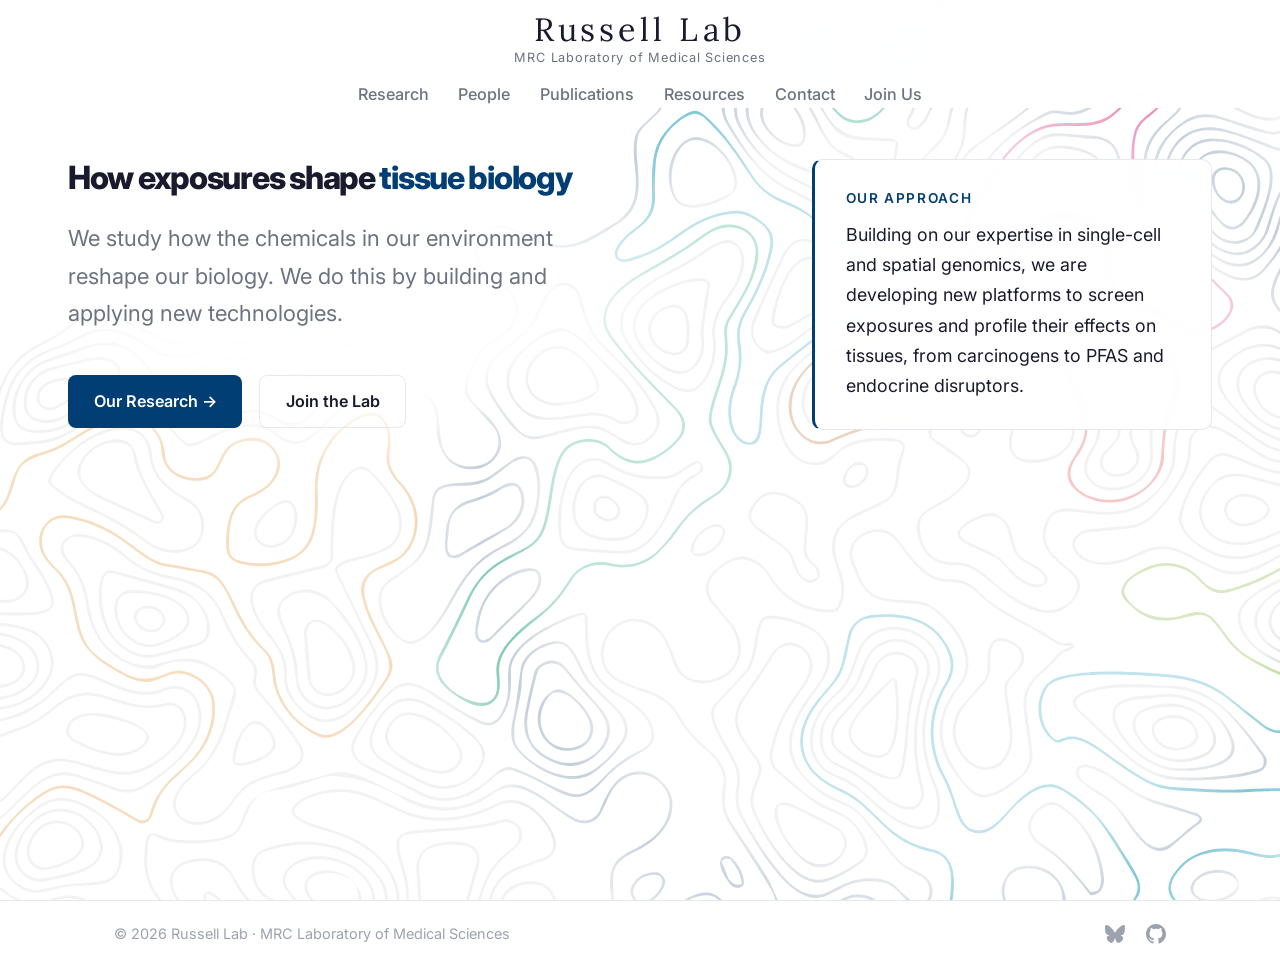
==== index.html @ 7c384f4c "Add LMS photos to Contact and Join pages Co-Authored-By: Claude Opus 5.5 <noreply@anthropic.com>" ====
<!DOCTYPE html>
<html lang="en">
<head>
  <meta charset="UTF-8">
  <meta name="viewport" content="width=device-width, initial-scale=1.0">
  <title>Russell Lab | MRC Laboratory of Medical Sciences</title>
  <meta name="description" content="We develop technologies to understand how environmental exposures shape tissue biology. Russell Lab, MRC LMS, London.">
  <link rel="preconnect" href="https://fonts.googleapis.com">
  <link rel="preconnect" href="https://fonts.gstatic.com" crossorigin>
  <link href="https://fonts.googleapis.com/css2?family=Lora:ital,wght@0,400;0,600;0,700;1,400;1,600&family=Inter:wght@400;500;600;700;800&display=swap" rel="stylesheet">
  <link rel="icon" type="image/svg+xml" href="assets/images/favicon.svg">
  <link rel="stylesheet" href="css/style.css?v=6">
  <style>
    /* Home-specific extras */
    .pub-year { font-size: 0.85rem; font-weight: 700; color: var(--text-light); letter-spacing: 0.05em; margin: 1.5rem 0 0.25rem; }
  </style>
</head>
<body>

  <!-- ===== Navigation ===== -->
  <nav class="nav" role="navigation" aria-label="Main">
    <div class="nav__inner">
      <a href="index.html" class="nav__logo">
        <span class="nav__logo-name">Russell Lab</span>
        <span class="nav__logo-inst">MRC Laboratory of Medical Sciences</span>
      </a>
      <button class="nav__burger" aria-label="Toggle menu" aria-expanded="false">
        <span></span><span></span><span></span>
      </button>
      <ul class="nav__links">
        <li><a href="research.html">Research</a></li>
        <li><a href="people.html">People</a></li>
        <li><a href="publications.html">Publications</a></li>
        <li><a href="resources.html">Resources</a></li>
        <li><a href="contact.html">Contact</a></li>
        <li><a href="join.html">Join Us</a></li>
      </ul>
    </div>
  </nav>

  <!-- ===== Hero ===== -->
  <section class="hero">
    <div class="hero__inner">
      <div class="hero__main">
        <h1 class="hero__title">
          How exposures shape <em>tissue biology</em>
        </h1>
        <p class="hero__tagline">
          We study how the chemicals in our environment reshape our
          biology. We do this by building and applying new technologies.
        </p>
        <div class="hero__actions">
          <a href="research.html" class="btn btn--primary">Our Research →</a>
          <a href="join.html" class="btn btn--outline">Join the Lab</a>
        </div>
      </div>
      <aside class="hero__panel">
        <span class="hero__panel-label">Our approach</span>
        <p>
          Building on our expertise in single-cell and spatial genomics, we are developing
          new platforms to screen exposures and profile their effects on tissues, from
          carcinogens to PFAS and endocrine disruptors.
        </p>
      </aside>
    </div>
  </section>

  <!-- ===== Footer ===== -->

  <footer class="footer">
    <div class="footer__inner">
      <span>© <span id="year"></span> Russell Lab · <a href="https://lms.mrc.ac.uk" target="_blank" rel="noopener">MRC Laboratory of Medical Sciences</a></span>
      <div class="footer__right">
        <a href="https://bsky.app/profile/ajcrussell.bsky.social" target="_blank" rel="noopener" aria-label="Bluesky" class="footer__icon">
          <svg xmlns="http://www.w3.org/2000/svg" viewBox="0 0 24 24" width="20" height="20" fill="currentColor">
            <path d="M12 10.8c-1.087-2.114-4.046-6.053-6.798-7.995C2.566.944 1.561 1.266.902 1.565.139 1.908 0 3.08 0 3.768c0 .69.378 5.65.624 6.479.815 2.736 3.713 3.66 6.383 3.364.136-.02.275-.039.415-.056-.138.022-.276.04-.415.056-3.912.58-7.387 2.005-2.83 7.078 5.013 5.19 6.87-1.113 7.823-4.308.953 3.195 2.05 9.271 7.733 4.308 4.267-4.308 1.172-6.498-2.74-7.078a8.741 8.741 0 0 1-.415-.056c.14.017.279.036.415.056 2.67.297 5.568-.628 6.383-3.364.246-.828.624-5.79.624-6.478 0-.69-.139-1.861-.902-2.204-.659-.299-1.664-.62-4.3 1.24C16.046 4.748 13.087 8.687 12 10.8z"/>
          </svg>
        </a>
        <a href="https://github.com/therusselllab" target="_blank" rel="noopener" aria-label="GitHub" class="footer__icon">
          <svg xmlns="http://www.w3.org/2000/svg" viewBox="0 0 24 24" width="20" height="20" fill="currentColor">
            <path d="M12 0C5.374 0 0 5.373 0 12c0 5.302 3.438 9.8 8.207 11.387.599.111.793-.261.793-.577v-2.234c-3.338.726-4.033-1.416-4.033-1.416-.546-1.387-1.333-1.756-1.333-1.756-1.089-.745.083-.729.083-.729 1.205.084 1.839 1.237 1.839 1.237 1.07 1.834 2.807 1.304 3.492.997.107-.775.418-1.305.762-1.604-2.665-.305-5.467-1.334-5.467-5.931 0-1.311.469-2.381 1.236-3.221-.124-.303-.535-1.524.117-3.176 0 0 1.008-.322 3.301 1.23A11.509 11.509 0 0 1 12 5.803c1.02.005 2.047.138 3.006.404 2.291-1.552 3.297-1.23 3.297-1.23.653 1.653.242 2.874.118 3.176.77.84 1.235 1.911 1.235 3.221 0 4.609-2.807 5.624-5.479 5.921.43.372.823 1.102.823 2.222v3.293c0 .319.192.694.801.576C20.566 21.797 24 17.3 24 12c0-6.627-5.373-12-12-12z"/>
          </svg>
        </a>
      </div>
    </div>
  </footer>

  <script src="js/main.js?v=6"></script>
  <script src="js/contours.js?v=6"></script>
  <script>document.getElementById('year').textContent = new Date().getFullYear();</script>
</body>
</html>
---- css/style.css ----
/* ============================================================
   Russell Lab — style.css
   Design: light, minimal, Lora headings + Inter body, teal accent
   ============================================================ */

/* --- Custom Properties --- */
:root {
  --bg:           #FFFFFF;
  --bg-soft:      #F8FAFA;
  --bg-muted:     #F1F5F5;
  --text:         #1A1A2E;
  --text-muted:   #6B7280;
  --text-light:   #9CA3AF;
  --accent:       #003E74;
  --accent-hover: #002a52;
  --accent-light: #EBF2F8;
  --border:       #E5E9EA;
  --nav-h:        108px;
  --max-w:        1120px;
  --radius:       8px;
  --shadow-sm:    0 1px 3px rgba(0,0,0,0.07), 0 1px 2px rgba(0,0,0,0.04);
  --shadow-md:    0 4px 16px rgba(0,0,0,0.09), 0 2px 6px rgba(0,0,0,0.05);
  --transition:   0.25s ease;
}

/* --- Reset & Base --- */
*, *::before, *::after { box-sizing: border-box; margin: 0; padding: 0; }

html {
  scroll-behavior: smooth;
  font-size: 17px;
}

body {
  font-family: 'Inter', system-ui, -apple-system, sans-serif;
  background: var(--bg);
  color: var(--text);
  line-height: 1.65;
  -webkit-font-smoothing: antialiased;
}

img { display: block; max-width: 100%; }
a { color: var(--accent); text-decoration: none; transition: color var(--transition); }
a:hover { color: var(--accent-hover); }

/* --- Typography --- */
h1, h2, h3, h4, h5 {
  font-weight: 700;
  line-height: 1.2;
  letter-spacing: -0.02em;
  color: var(--text);
}
h1 { font-size: clamp(2.2rem, 5vw, 3.5rem); }
h2 { font-size: clamp(1.6rem, 3vw, 2.2rem); }
h3 { font-size: 1.2rem; }
h4 { font-size: 1rem; font-weight: 600; }

p { margin-bottom: 1rem; color: var(--text); }
p:last-child { margin-bottom: 0; }

.text-muted { color: var(--text-muted); }
.text-light { color: var(--text-light); }

/* --- Layout Utilities --- */
.container {
  max-width: var(--max-w);
  margin: 0 auto;
  padding: 0 2rem;
}

.section {
  padding: 5rem 0;
}

.section--soft { background: var(--bg); }
.section--muted { background: var(--bg); }

.section-label {
  display: inline-block;
  font-size: 0.95rem;
  font-weight: 600;
  letter-spacing: 0.12em;
  text-transform: uppercase;
  color: var(--accent);
  margin-bottom: 0.75rem;
}

.section-heading {
  margin-bottom: 0.75rem;
}

.section-subheading {
  font-size: 1.05rem;
  color: var(--text-muted);
  max-width: 560px;
  margin-bottom: 2.5rem;
}

/* --- Scroll Animations --- */
.reveal {
  opacity: 0;
  transform: translateY(24px);
  transition: opacity 0.6s ease, transform 0.6s ease;
}
.reveal.visible {
  opacity: 1;
  transform: translateY(0);
}
.reveal-delay-1 { transition-delay: 0.1s; }
.reveal-delay-2 { transition-delay: 0.2s; }
.reveal-delay-3 { transition-delay: 0.3s; }
.reveal-delay-4 { transition-delay: 0.4s; }
.reveal-delay-5 { transition-delay: 0.5s; }

/* --- Navigation --- */
.nav {
  position: fixed;
  top: 0;
  left: 0;
  right: 0;
  z-index: 100;
  height: var(--nav-h);
  background: rgba(255, 255, 255, 0.92);
  backdrop-filter: blur(12px);
  -webkit-backdrop-filter: blur(12px);
  border-bottom: 1px solid transparent;
  transition: border-color var(--transition), box-shadow var(--transition);
}
.nav.scrolled {
  border-color: var(--border);
  box-shadow: var(--shadow-sm);
}

.nav__inner {
  max-width: var(--max-w);
  margin: 0 auto;
  padding: 1.1rem 2rem 0;
  height: 100%;
  display: flex;
  flex-direction: column;
  align-items: center;
  justify-content: center;
  gap: 0.55rem;
  position: relative;
}

.nav__logo {
  display: flex;
  flex-direction: column;
  align-items: center;
  line-height: 1.2;
  color: var(--text);
  text-decoration: none;
}
.nav__logo-name {
  font-family: 'Lora', Georgia, serif;
  font-size: 1.9rem;
  font-weight: 400;
  letter-spacing: 0.12em;
}
.nav__logo-inst {
  font-size: 0.75rem;
  font-weight: 400;
  color: var(--text-muted);
  letter-spacing: 0.06em;
}

.nav__links {
  display: flex;
  align-items: center;
  justify-content: center;
  gap: 0.25rem;
  list-style: none;
}
.nav__links a {
  display: block;
  padding: 0.4rem 0.75rem;
  font-size: 0.95rem;
  font-weight: 500;
  color: var(--text-muted);
  border-radius: 6px;
  transition: color var(--transition), background var(--transition);
}
.nav__links a:hover,
.nav__links a.active {
  color: var(--text);
  background: var(--bg-muted);
}
.nav__links a.active { color: var(--accent); }

.nav__join {
  /* no special treatment — same as other nav links */
}

/* Mobile menu */
.nav__burger {
  display: none;
  flex-direction: column;
  gap: 5px;
  cursor: pointer;
  padding: 4px;
  background: none;
  border: none;
  position: absolute;
  right: 1.5rem;
  top: 50%;
  transform: translateY(-50%);
}
.nav__burger span {
  display: block;
  width: 22px;
  height: 2px;
  background: var(--text);
  border-radius: 2px;
  transition: transform var(--transition), opacity var(--transition);
}
.nav__burger.open span:nth-child(1) { transform: translateY(7px) rotate(45deg); }
.nav__burger.open span:nth-child(2) { opacity: 0; }
.nav__burger.open span:nth-child(3) { transform: translateY(-7px) rotate(-45deg); }

/* --- Hero --- */
.hero {
  min-height: 100svh;
  display: flex;
  align-items: flex-start;
  padding-top: var(--nav-h);
  position: relative;
  overflow: hidden;
  background-image: url('../assets/images/hero-bg.jpg'); /* fallback for very old browsers */
  background-image: url('../assets/images/contour_map_2_colors.svg');
  background-size: 110% auto;   /* fills width; square image extends below viewport so top is always visible */
  background-position: 5% 0%;  /* anchor to top; slight left-of-centre to frame whitespace region */
  animation: heroDrift 30s ease-in-out infinite;
  transition: background-position 0.15s ease-out;
}

@keyframes heroDrift {
  0%   { background-position: 5% 0%; }
  25%  { background-position: 8% 0%; }
  50%  { background-position: 5% 0%; }
  75%  { background-position: 2% 0%; }
  100% { background-position: 5% 0%; }
}

/* Overlay for readability over background image.
   Adjust opacity (currently 0.7) if image is darker or lighter. */
.hero::before {
  content: '';
  position: absolute;
  inset: 0;
  background: rgba(255, 255, 255, 0.75);
  pointer-events: none;
}

/* Interactive contour canvas (js/contours.js) replaces the static background once loaded */
.hero--live {
  background-image: none;
  animation: none;
}
.hero--live::before { display: none; }
.hero__canvas {
  position: absolute;
  inset: 0;
  width: 100%;
  height: 100%;
  pointer-events: none;
}

.hero__inner {
  position: relative;
  z-index: 1;
  width: 100%;
  max-width: 1320px;
  margin: 0 auto 0 0;
  padding: 3rem 4rem 4rem;
  display: grid;
  grid-template-columns: minmax(0, 560px) minmax(0, 400px);
  justify-content: space-between;
  align-items: center;
  gap: 3rem;
}

/* Soft white wash behind the headline so the lines never compete with the text */
.hero__main { position: relative; }
.hero__main::before {
  content: '';
  position: absolute;
  inset: -3rem -4rem;
  background: radial-gradient(closest-side, rgba(255,255,255,0.92) 55%, rgba(255,255,255,0));
  z-index: -1;
  pointer-events: none;
}

.hero__panel {
  padding: 1.6rem 1.8rem;
  background: rgba(255, 255, 255, 0.9);
  -webkit-backdrop-filter: blur(6px);
  backdrop-filter: blur(6px);
  border: 1px solid var(--border);
  border-left: 3px solid var(--accent);
  border-radius: 10px;
  opacity: 0;
  animation: fadeUp 0.7s ease 0.6s forwards;
}
.hero__panel-label {
  display: block;
  font-size: 0.8rem;
  font-weight: 600;
  letter-spacing: 0.12em;
  text-transform: uppercase;
  color: var(--accent);
  margin-bottom: 0.6rem;
}
.hero__panel p {
  font-size: 1.05rem;
  line-height: 1.7;
  color: var(--text);
}

@media (max-width: 900px) {
  .hero__inner {
    grid-template-columns: 1fr;
    padding: 2.5rem 1.5rem 4rem;
    gap: 2.5rem;
  }
}

.hero__eyebrow {
  font-size: 0.8rem;
  font-weight: 600;
  letter-spacing: 0.12em;
  text-transform: uppercase;
  color: var(--accent);
  margin-bottom: 1.25rem;
  opacity: 0;
  animation: fadeUp 0.7s ease 0.1s forwards;
}

.hero__title {
  font-size: clamp(1.4rem, 2.5vw, 2rem);
  font-weight: 800;
  letter-spacing: -0.04em;
  line-height: 1.05;
  margin-bottom: 1.5rem;
  opacity: 0;
  animation: fadeUp 0.7s ease 0.2s forwards;
}

.hero__title em {
  font-style: normal;
  color: var(--accent);
}

.hero__tagline {
  font-size: clamp(1.1rem, 2vw, 1.3rem);
  color: var(--text-muted);
  max-width: 560px;
  line-height: 1.7;
  margin-bottom: 2.5rem;
  opacity: 0;
  animation: fadeUp 0.7s ease 0.35s forwards;
}

.hero__actions {
  display: flex;
  gap: 1rem;
  flex-wrap: wrap;
  opacity: 0;
  animation: fadeUp 0.7s ease 0.5s forwards;
}


@keyframes fadeUp {
  from { opacity: 0; transform: translateY(20px); }
  to { opacity: 1; transform: translateY(0); }
}

/* --- Buttons --- */
.btn {
  display: inline-flex;
  align-items: center;
  gap: 0.5rem;
  padding: 0.7rem 1.5rem;
  font-size: 0.95rem;
  font-weight: 600;
  border-radius: var(--radius);
  transition: all var(--transition);
  cursor: pointer;
  border: none;
  font-family: inherit;
}
.btn--primary {
  background: var(--accent);
  color: #fff;
}
.btn--primary:hover {
  background: var(--accent-hover);
  color: #fff;
  transform: translateY(-1px);
  box-shadow: 0 4px 12px rgba(15, 118, 110, 0.3);
}
.btn--outline {
  background: transparent;
  color: var(--text);
  border: 1.5px solid var(--border);
}
.btn--outline:hover {
  border-color: var(--accent);
  color: var(--accent);
  transform: translateY(-1px);
}

/* --- Cards --- */
.card {
  background: var(--bg);
  border: 1px solid var(--border);
  border-radius: calc(var(--radius) * 1.5);
  padding: 1.75rem;
  text-align: center;
}
.card__icon {
  width: 44px;
  height: 44px;
  border-radius: 10px;
  background: var(--accent-light);
  display: flex;
  align-items: center;
  justify-content: center;
  margin-bottom: 1rem;
  margin-left: auto;
  margin-right: auto;
  font-size: 1.25rem;
}
.card__title { margin-bottom: 0.5rem; font-size: 1.15rem; }
.card__body { font-size: 1rem; color: var(--text-muted); line-height: 1.65; }
.card__link {
  display: inline-flex;
  align-items: center;
  gap: 0.25rem;
  margin-top: 1rem;
  font-size: 0.85rem;
  font-weight: 600;
  color: var(--accent);
}
.card__link:hover { gap: 0.5rem; }

/* --- Grid Layouts --- */
.grid-3 {
  display: grid;
  grid-template-columns: repeat(3, 1fr);
  gap: 1.5rem;
}
.grid-2 {
  display: grid;
  grid-template-columns: repeat(2, 1fr);
  gap: 1.5rem;
}
.grid-4 {
  display: grid;
  grid-template-columns: repeat(4, 1fr);
  gap: 1.5rem;
}

/* --- People List --- */
.people-section { margin-bottom: 3.5rem; }
.people-section__title {
  font-size: 0.72rem;
  font-weight: 700;
  text-transform: uppercase;
  letter-spacing: 0.12em;
  color: var(--text-light);
  margin-bottom: 0;
  padding-bottom: 0.75rem;
  border-bottom: 1px solid var(--border);
}

.person-row {
  display: grid;
  grid-template-columns: 100px 1fr;
  gap: 2rem;
  align-items: start;
  padding: 1.75rem 0;
  border-bottom: 1px solid var(--border);
  transition: none;
}
.person-row:hover .person-row__name {
  color: var(--accent);
}

.person-row__photo {
  width: 100px;
  height: 100px;
  border-radius: 50%;
  background: var(--bg-muted);
  overflow: hidden;
  display: flex;
  align-items: center;
  justify-content: center;
  color: var(--text-light);
  font-size: 1.75rem;
  flex-shrink: 0;
}
.person-row__photo img {
  width: 100%;
  height: 100%;
  object-fit: cover;
}

.person-row__name {
  font-size: 1.05rem;
  font-weight: 700;
  margin-bottom: 0.2rem;
  transition: color var(--transition);
}
.person-row__role {
  font-size: 0.75rem;
  font-weight: 600;
  text-transform: uppercase;
  letter-spacing: 0.08em;
  color: var(--accent);
  margin-bottom: 0.6rem;
}
.person-row__bio {
  font-size: 0.875rem;
  color: var(--text-muted);
  line-height: 1.65;
  max-width: 600px;
}
.person-row__links {
  display: flex;
  gap: 1rem;
  margin-top: 0.75rem;
}
.person-row__links a {
  font-size: 0.78rem;
  font-weight: 600;
  color: var(--text-light);
  transition: color var(--transition);
}
.person-row__links a:hover { color: var(--accent); }

/* PI row — slightly larger photo */
.person-row--pi {
  grid-template-columns: 140px 1fr;
}
.person-row--pi .person-row__photo {
  width: 140px;
  height: 140px;
  border-radius: 8px;
}
.person-row--pi .person-row__name {
  font-size: 1.3rem;
}
.person-card__bio { font-size: 0.85rem; color: var(--text-muted); }

/* --- Publications --- */
.pub-item {
  padding: 1.25rem 0;
  border-bottom: 1px solid var(--border);
}
.pub-item:first-child { border-top: 1px solid var(--border); }
.pub-item__title {
  font-size: 1.05rem;
  font-weight: 600;
  color: var(--text);
  margin-bottom: 0.3rem;
  line-height: 1.4;
}
.pub-item__authors { font-size: 0.9rem; color: var(--text-muted); margin-bottom: 0.2rem; }
.pub-item__meta {
  display: flex;
  flex-wrap: wrap;
  gap: 0.75rem;
  font-size: 0.88rem;
  color: var(--text-muted);
}
.pub-item__journal { font-style: italic; color: var(--accent); }
.pub-item__doi { color: var(--text-light); }
.pub-item__doi:hover { color: var(--accent); }

/* --- News --- */
.news-item {
  display: grid;
  grid-template-columns: auto 1fr;
  gap: 1.5rem;
  padding: 1.5rem 0;
  border-bottom: 1px solid var(--border);
}
.news-item:first-child { border-top: 1px solid var(--border); }
.news-item__date {
  font-size: 0.78rem;
  font-weight: 600;
  color: var(--text-light);
  letter-spacing: 0.05em;
  text-transform: uppercase;
  white-space: nowrap;
  padding-top: 0.15rem;
  min-width: 72px;
}
.news-item__title { font-weight: 600; font-size: 0.95rem; margin-bottom: 0.3rem; }
.news-item__body { font-size: 0.875rem; color: var(--text-muted); }

/* --- Affiliations / Logos strip --- */
.affiliations {
  padding: 2.5rem 0;
  border-top: 1px solid var(--border);
  border-bottom: 1px solid var(--border);
}
.affiliations__inner {
  max-width: var(--max-w);
  margin: 0 auto;
  padding: 0 2rem;
  display: flex;
  align-items: center;
  gap: 3rem;
  flex-wrap: wrap;
}
.affiliations__label {
  font-size: 0.72rem;
  text-transform: uppercase;
  letter-spacing: 0.1em;
  color: var(--text-light);
  font-weight: 600;
  white-space: nowrap;
}
.affiliations__logos {
  display: flex;
  align-items: center;
  gap: 2.5rem;
  flex-wrap: wrap;
}
.affiliations__logo {
  font-size: 0.85rem;
  font-weight: 600;
  color: var(--text-muted);
  opacity: 0.6;
  transition: opacity var(--transition);
}
.affiliations__logo:hover { opacity: 1; color: var(--text); }

/* --- Page Hero (inner pages) --- */
.page-hero {
  padding: calc(var(--nav-h) + 4rem) 0 2rem;
  background: var(--bg);
  border-bottom: 1px solid var(--border);
}
.page-hero__inner {
  max-width: var(--max-w);
  margin: 0 auto;
  padding: 0 2rem;
}
.page-hero h1 {
  font-size: clamp(2rem, 4vw, 3rem);
  margin-bottom: 0.75rem;
}
.page-hero p {
  font-size: 1.15rem;
  color: var(--text-muted);
  margin-bottom: 2.5rem; /* adds gap only when a subheading is present */
}

/* --- Research page specific --- */
.research-area {
  display: grid;
  grid-template-columns: 1fr 1fr;
  gap: 4rem;
  align-items: center;
  padding: 4rem 0;
  border-bottom: 1px solid var(--border);
}
.research-area:nth-child(even) .research-area__image { order: -1; }
.research-area__image {
  aspect-ratio: 4/3;
  background: var(--bg-muted);
  border-radius: calc(var(--radius) * 2);
  border: 1px solid var(--border);
  display: flex;
  align-items: center;
  justify-content: center;
  color: var(--text-light);
  font-size: 0.85rem;
  overflow: hidden;
}
.research-area__image img { width: 100%; height: 100%; object-fit: cover; }
.research-area__number {
  font-size: 0.95rem;
  font-weight: 700;
  letter-spacing: 0.12em;
  text-transform: uppercase;
  color: var(--accent);
  margin-bottom: 0.75rem;
}
.research-area__num { margin-right: 0.9rem; opacity: 0.55; }
.research-area__title { margin-bottom: 1rem; font-size: 1.4rem; }
.research-area__body { color: var(--text-muted); font-size: 1.05rem; line-height: 1.75; }

/* --- Resources / Tools --- */
.resource-list { list-style: none; display: flex; flex-direction: column; gap: 0.75rem; }
.resource-list li {
  display: flex;
  align-items: flex-start;
  gap: 0.75rem;
  padding: 1rem 1.25rem;
  background: var(--bg);
  border: 1px solid var(--border);
  border-radius: var(--radius);
  transition: border-color var(--transition);
}
.resource-list li:hover { border-color: var(--accent); }
.resource-list__icon { font-size: 1.1rem; flex-shrink: 0; margin-top: 0.1rem; }
.resource-list__name { font-weight: 600; font-size: 0.9rem; }
.resource-list__desc { font-size: 0.83rem; color: var(--text-muted); }

/* --- Join / Positions --- */
.position-card {
  padding: 1.75rem;
  border: 1px solid var(--border);
  border-radius: calc(var(--radius) * 1.5);
  transition: all var(--transition);
}
.position-card:hover {
  border-color: var(--accent);
  box-shadow: var(--shadow-md);
}
.position-card__type {
  font-size: 0.7rem;
  font-weight: 700;
  letter-spacing: 0.1em;
  text-transform: uppercase;
  color: var(--accent);
  background: var(--accent-light);
  padding: 0.2rem 0.6rem;
  border-radius: 4px;
  display: inline-block;
  margin-bottom: 0.75rem;
}
.position-card__title { font-size: 1.05rem; margin-bottom: 0.5rem; }
.position-card__body { font-size: 0.875rem; color: var(--text-muted); margin-bottom: 1rem; }

/* --- Photos (LMS images) --- */
.photo { margin: 0; }
.photo img { width: 100%; border-radius: 10px; }
.photo figcaption,
.photo-credit {
  margin-top: 0.6rem;
  font-size: 0.8rem;
  color: var(--text-light);
}
.photo figcaption a,
.photo-credit a { color: var(--text-light); text-decoration: underline; }
.photo-strip {
  display: grid;
  grid-template-columns: repeat(3, 1fr);
  gap: 1rem;
  margin-top: 1.75rem;
}
.photo-strip img {
  width: 100%;
  aspect-ratio: 3 / 2;
  object-fit: cover;
  border-radius: 10px;
}
@media (max-width: 768px) {
  .photo-strip { grid-template-columns: 1fr; }
}

/* --- Contact --- */
.contact-grid {
  display: grid;
  grid-template-columns: 1fr 1fr;
  gap: 4rem;
  align-items: start;
}
.contact-detail {
  display: flex;
  gap: 1rem;
  margin-bottom: 1.5rem;
  align-items: flex-start;
}
.contact-detail__icon {
  width: 36px;
  height: 36px;
  background: var(--accent-light);
  border-radius: 8px;
  display: flex;
  align-items: center;
  justify-content: center;
  flex-shrink: 0;
  font-size: 0.9rem;
}
.contact-detail__label { font-size: 0.75rem; font-weight: 600; text-transform: uppercase; letter-spacing: 0.08em; color: var(--text-light); margin-bottom: 0.2rem; }
.contact-detail__value { font-size: 0.9rem; color: var(--text); }

.contact-form { display: flex; flex-direction: column; gap: 1rem; }
.form-group { display: flex; flex-direction: column; gap: 0.4rem; }
.form-group label { font-size: 0.8rem; font-weight: 600; color: var(--text); }
.form-group input,
.form-group textarea,
.form-group select {
  padding: 0.65rem 0.9rem;
  border: 1.5px solid var(--border);
  border-radius: var(--radius);
  font-family: inherit;
  font-size: 0.875rem;
  color: var(--text);
  background: var(--bg);
  transition: border-color var(--transition);
  outline: none;
}
.form-group input:focus,
.form-group textarea:focus,
.form-group select:focus { border-color: var(--accent); }
.form-group textarea { resize: vertical; min-height: 120px; }

/* --- Footer --- */
.footer {
  background: transparent;
  border-top: 1px solid var(--border);
  padding: 1.25rem 0;
  margin-top: auto;
}
.footer__inner {
  max-width: var(--max-w);
  margin: 0 auto;
  padding: 0 2rem;
  display: flex;
  justify-content: space-between;
  align-items: center;
  font-size: 0.85rem;
  color: var(--text-light);
  flex-wrap: wrap;
  gap: 0.75rem;
}
.footer a {
  color: var(--text-light);
  transition: color var(--transition);
}
.footer a:hover { color: var(--text); }
.footer__right {
  display: flex;
  gap: 1.25rem;
  align-items: center;
}
.footer__icon {
  display: flex;
  align-items: center;
  color: var(--text-light);
  transition: color var(--transition);
}
.footer__icon:hover { color: var(--text); }
.footer__icon svg { display: block; }

/* --- Pub loader state --- */
.pub-loading {
  text-align: center;
  padding: 3rem;
  color: var(--text-muted);
  font-size: 0.9rem;
}
.pub-loading__spinner {
  width: 28px;
  height: 28px;
  border: 2px solid var(--border);
  border-top-color: var(--accent);
  border-radius: 50%;
  margin: 0 auto 1rem;
  animation: spin 0.8s linear infinite;
}
@keyframes spin { to { transform: rotate(360deg); } }

.pub-error {
  padding: 1.5rem;
  background: #FEF2F2;
  border: 1px solid #FCA5A5;
  border-radius: var(--radius);
  font-size: 0.875rem;
  color: #991B1B;
}

/* --- Responsive --- */
@media (max-width: 1024px) {
  .grid-4 { grid-template-columns: repeat(2, 1fr); }
}

@media (max-width: 768px) {
  .section { padding: 3.5rem 0; }
  .grid-3, .grid-2 { grid-template-columns: 1fr; }
  .grid-4 { grid-template-columns: repeat(2, 1fr); }
  .research-area { grid-template-columns: 1fr; gap: 2rem; }
  .research-area:nth-child(even) .research-area__image { order: 0; }
  .contact-grid { grid-template-columns: 1fr; gap: 2.5rem; }
  .footer__right { gap: 1rem; }
  .person-row,
  .person-row--pi { grid-template-columns: 80px 1fr; gap: 1.25rem; }
  .person-row--pi .person-row__photo { width: 80px; height: 80px; }

  .nav__links {
    display: none;
    position: fixed;
    top: var(--nav-h);
    left: 0;
    right: 0;
    background: var(--bg);
    border-bottom: 1px solid var(--border);
    flex-direction: column;
    align-items: flex-start;
    padding: 1rem;
    gap: 0;
    box-shadow: var(--shadow-md);
  }
  .nav__links.open { display: flex; }
  .nav__links a { padding: 0.7rem 1rem; border-radius: 6px; }
  .nav__burger { display: flex; }
  .nav__join { margin-left: 0; }
}
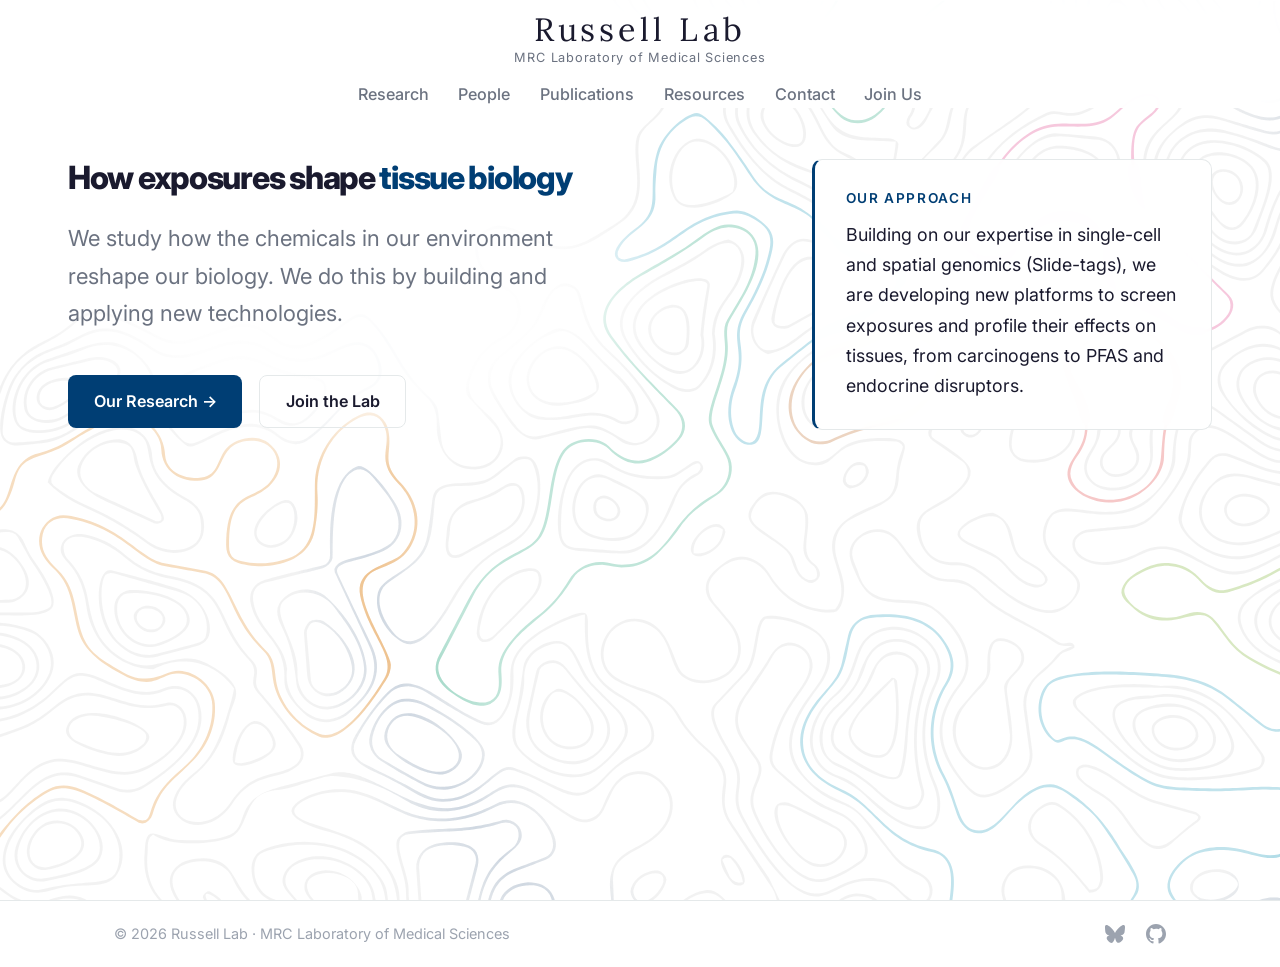
==== commit 91a0f118: "Join: staircase photo only; home: mention Slide-tags Co-Authored-By: Claude Opus 5.5 <noreply@anthro" ====
--- a/index.html
+++ b/index.html
@@ -9,7 +9,7 @@
   <link rel="preconnect" href="https://fonts.gstatic.com" crossorigin>
   <link href="https://fonts.googleapis.com/css2?family=Lora:ital,wght@0,400;0,600;0,700;1,400;1,600&family=Inter:wght@400;500;600;700;800&display=swap" rel="stylesheet">
   <link rel="icon" type="image/svg+xml" href="assets/images/favicon.svg">
-  <link rel="stylesheet" href="css/style.css?v=6">
+  <link rel="stylesheet" href="css/style.css?v=7">
   <style>
     /* Home-specific extras */
     .pub-year { font-size: 0.85rem; font-weight: 700; color: var(--text-light); letter-spacing: 0.05em; margin: 1.5rem 0 0.25rem; }
@@ -57,7 +57,7 @@
       <aside class="hero__panel">
         <span class="hero__panel-label">Our approach</span>
         <p>
-          Building on our expertise in single-cell and spatial genomics, we are developing
+          Building on our expertise in single-cell and spatial genomics (Slide-tags), we are developing
           new platforms to screen exposures and profile their effects on tissues, from
           carcinogens to PFAS and endocrine disruptors.
         </p>
@@ -85,8 +85,8 @@
     </div>
   </footer>
 
-  <script src="js/main.js?v=6"></script>
-  <script src="js/contours.js?v=6"></script>
+  <script src="js/main.js?v=7"></script>
+  <script src="js/contours.js?v=7"></script>
   <script>document.getElementById('year').textContent = new Date().getFullYear();</script>
 </body>
 </html>
--- a/css/style.css
+++ b/css/style.css
@@ -740,29 +740,12 @@
 /* --- Photos (LMS images) --- */
 .photo { margin: 0; }
 .photo img { width: 100%; border-radius: 10px; }
-.photo figcaption,
-.photo-credit {
+.photo figcaption {
   margin-top: 0.6rem;
   font-size: 0.8rem;
   color: var(--text-light);
 }
-.photo figcaption a,
-.photo-credit a { color: var(--text-light); text-decoration: underline; }
-.photo-strip {
-  display: grid;
-  grid-template-columns: repeat(3, 1fr);
-  gap: 1rem;
-  margin-top: 1.75rem;
-}
-.photo-strip img {
-  width: 100%;
-  aspect-ratio: 3 / 2;
-  object-fit: cover;
-  border-radius: 10px;
-}
-@media (max-width: 768px) {
-  .photo-strip { grid-template-columns: 1fr; }
-}
+.photo figcaption a { color: var(--text-light); text-decoration: underline; }
 
 /* --- Contact --- */
 .contact-grid {
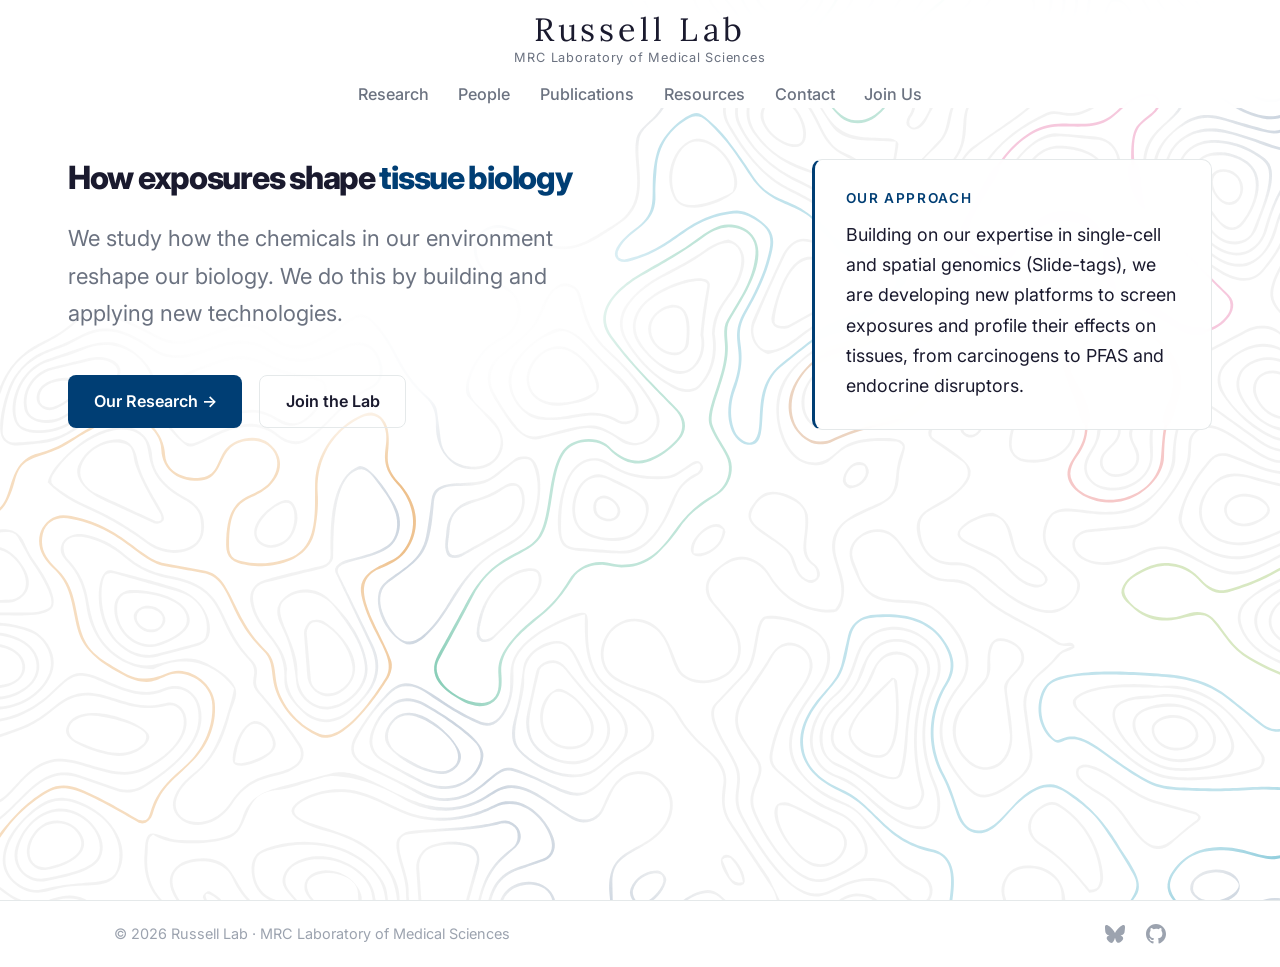
==== commit ffcba8c9: "Research: replace choppy hippocampus GIF with smooth Slide-tags animation 129 frames at 20 fps (was " ====
--- a/index.html
+++ b/index.html
@@ -9,7 +9,7 @@
   <link rel="preconnect" href="https://fonts.gstatic.com" crossorigin>
   <link href="https://fonts.googleapis.com/css2?family=Lora:ital,wght@0,400;0,600;0,700;1,400;1,600&family=Inter:wght@400;500;600;700;800&display=swap" rel="stylesheet">
   <link rel="icon" type="image/svg+xml" href="assets/images/favicon.svg">
-  <link rel="stylesheet" href="css/style.css?v=7">
+  <link rel="stylesheet" href="css/style.css?v=8">
   <style>
     /* Home-specific extras */
     .pub-year { font-size: 0.85rem; font-weight: 700; color: var(--text-light); letter-spacing: 0.05em; margin: 1.5rem 0 0.25rem; }
@@ -85,8 +85,8 @@
     </div>
   </footer>
 
-  <script src="js/main.js?v=7"></script>
-  <script src="js/contours.js?v=7"></script>
+  <script src="js/main.js?v=8"></script>
+  <script src="js/contours.js?v=8"></script>
   <script>document.getElementById('year').textContent = new Date().getFullYear();</script>
 </body>
 </html>
--- a/css/style.css
+++ b/css/style.css
@@ -682,6 +682,8 @@
   overflow: hidden;
 }
 .research-area__image img { width: 100%; height: 100%; object-fit: cover; }
+.research-area__image--contain { background: #fff; }
+.research-area__image--contain img { object-fit: contain; }
 .research-area__number {
   font-size: 0.95rem;
   font-weight: 700;
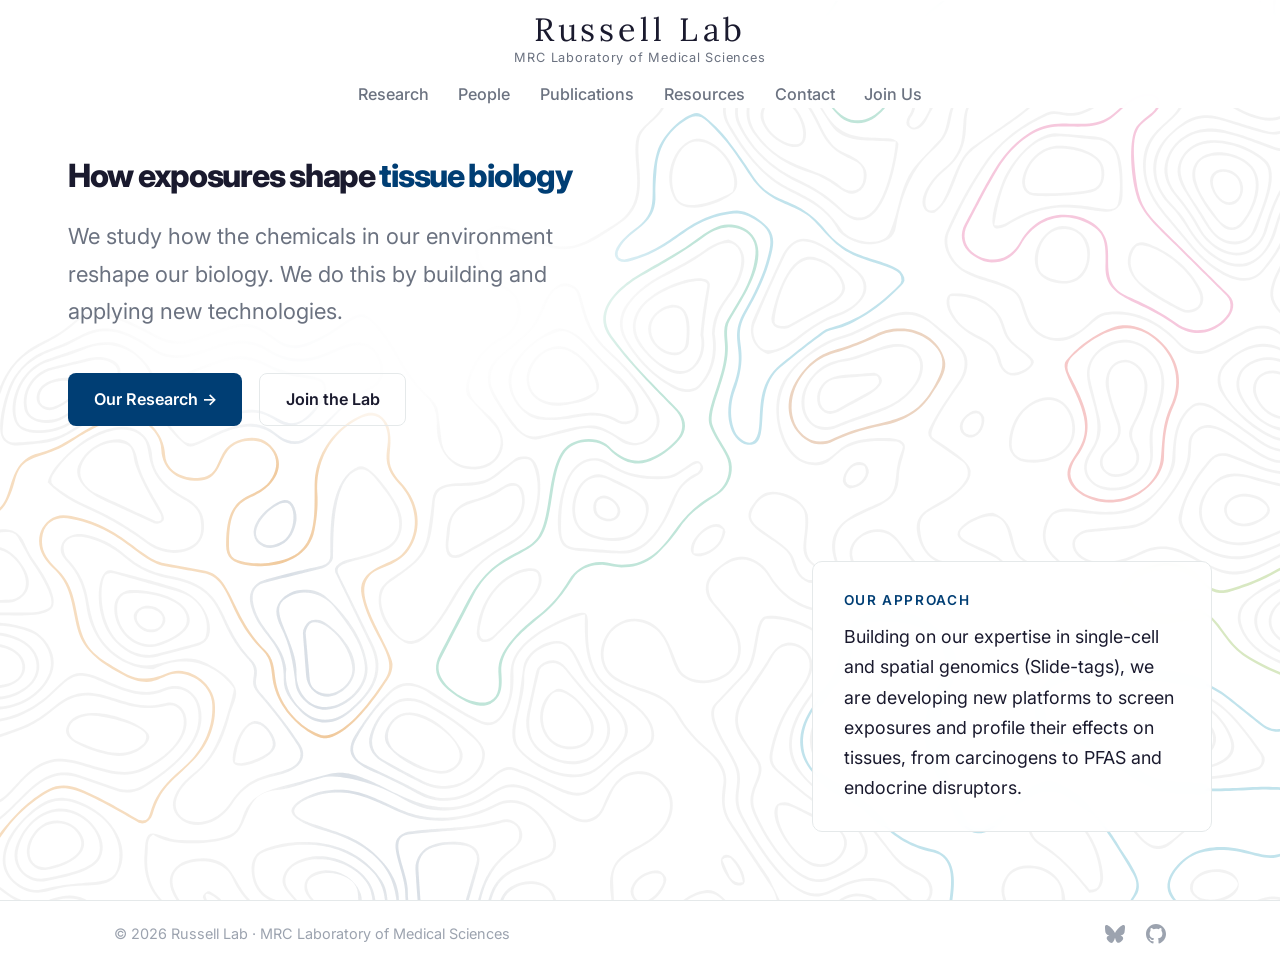
==== commit 851cb69e: "Home: approach panel in bottom-right corner, aligned to margin, no accent stripe Co-Authored-By: Cla" ====
--- a/index.html
+++ b/index.html
@@ -9,7 +9,7 @@
   <link rel="preconnect" href="https://fonts.gstatic.com" crossorigin>
   <link href="https://fonts.googleapis.com/css2?family=Lora:ital,wght@0,400;0,600;0,700;1,400;1,600&family=Inter:wght@400;500;600;700;800&display=swap" rel="stylesheet">
   <link rel="icon" type="image/svg+xml" href="assets/images/favicon.svg">
-  <link rel="stylesheet" href="css/style.css?v=8">
+  <link rel="stylesheet" href="css/style.css?v=9">
   <style>
     /* Home-specific extras */
     .pub-year { font-size: 0.85rem; font-weight: 700; color: var(--text-light); letter-spacing: 0.05em; margin: 1.5rem 0 0.25rem; }
@@ -39,7 +39,7 @@
   </nav>
 
   <!-- ===== Hero ===== -->
-  <section class="hero">
+  <section class="hero hero--panel-bottom">
     <div class="hero__inner">
       <div class="hero__main">
         <h1 class="hero__title">
@@ -85,8 +85,8 @@
     </div>
   </footer>
 
-  <script src="js/main.js?v=8"></script>
-  <script src="js/contours.js?v=8"></script>
+  <script src="js/main.js?v=9"></script>
+  <script src="js/contours.js?v=9"></script>
   <script>document.getElementById('year').textContent = new Date().getFullYear();</script>
 </body>
 </html>
--- a/css/style.css
+++ b/css/style.css
@@ -270,8 +270,6 @@
   position: relative;
   z-index: 1;
   width: 100%;
-  max-width: 1320px;
-  margin: 0 auto 0 0;
   padding: 3rem 4rem 4rem;
   display: grid;
   grid-template-columns: minmax(0, 560px) minmax(0, 400px);
@@ -297,7 +295,6 @@
   -webkit-backdrop-filter: blur(6px);
   backdrop-filter: blur(6px);
   border: 1px solid var(--border);
-  border-left: 3px solid var(--accent);
   border-radius: 10px;
   opacity: 0;
   animation: fadeUp 0.7s ease 0.6s forwards;
@@ -315,6 +312,22 @@
   font-size: 1.05rem;
   line-height: 1.7;
   color: var(--text);
+}
+
+/* Variant: panel pinned to the bottom-right corner of the hero, when there's room;
+   smaller screens fall back to the side-by-side / stacked layouts */
+@media (min-width: 1150px) and (min-height: 700px) {
+  .hero--panel-bottom .hero__inner { grid-template-columns: minmax(0, 560px); }
+  .hero--panel-bottom .hero__panel {
+    position: absolute;
+    right: 4rem;
+    bottom: 4rem;
+    width: 400px;
+  }
+  .hero--panel-bottom { align-items: stretch; }
+  .hero--panel-bottom .hero__inner { position: static; align-content: start; }
+  .hero--panel-bottom .hero__panel,
+  .hero--panel-bottom .hero__main { z-index: 1; }
 }
 
 @media (max-width: 900px) {
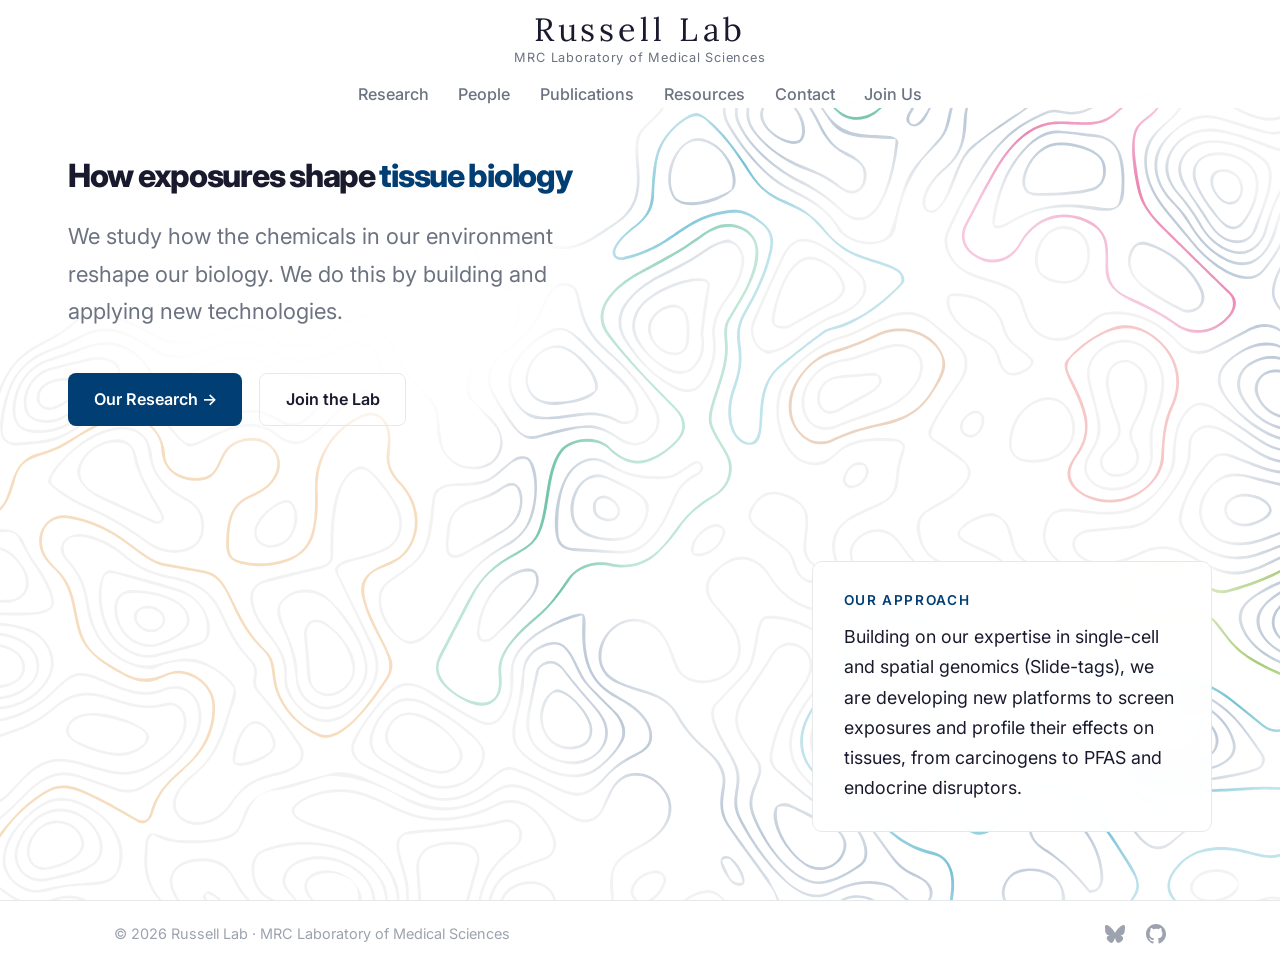
==== commit 6c14a32b: "Pre-launch tidy-up and Join page clinician line - Join: Chain Florey clinician scientist line; drop " ====
--- a/index.html
+++ b/index.html
@@ -9,7 +9,7 @@
   <link rel="preconnect" href="https://fonts.gstatic.com" crossorigin>
   <link href="https://fonts.googleapis.com/css2?family=Lora:ital,wght@0,400;0,600;0,700;1,400;1,600&family=Inter:wght@400;500;600;700;800&display=swap" rel="stylesheet">
   <link rel="icon" type="image/svg+xml" href="assets/images/favicon.svg">
-  <link rel="stylesheet" href="css/style.css?v=9">
+  <link rel="stylesheet" href="css/style.css?v=10">
   <style>
     /* Home-specific extras */
     .pub-year { font-size: 0.85rem; font-weight: 700; color: var(--text-light); letter-spacing: 0.05em; margin: 1.5rem 0 0.25rem; }
@@ -85,8 +85,8 @@
     </div>
   </footer>
 
-  <script src="js/main.js?v=9"></script>
-  <script src="js/contours.js?v=9"></script>
+  <script src="js/main.js?v=10"></script>
+  <script src="js/contours.js?v=10"></script>
   <script>document.getElementById('year').textContent = new Date().getFullYear();</script>
 </body>
 </html>
--- a/css/style.css
+++ b/css/style.css
@@ -226,7 +226,6 @@
   padding-top: var(--nav-h);
   position: relative;
   overflow: hidden;
-  background-image: url('../assets/images/hero-bg.jpg'); /* fallback for very old browsers */
   background-image: url('../assets/images/contour_map_2_colors.svg');
   background-size: 110% auto;   /* fills width; square image extends below viewport so top is always visible */
   background-position: 5% 0%;  /* anchor to top; slight left-of-centre to frame whitespace region */
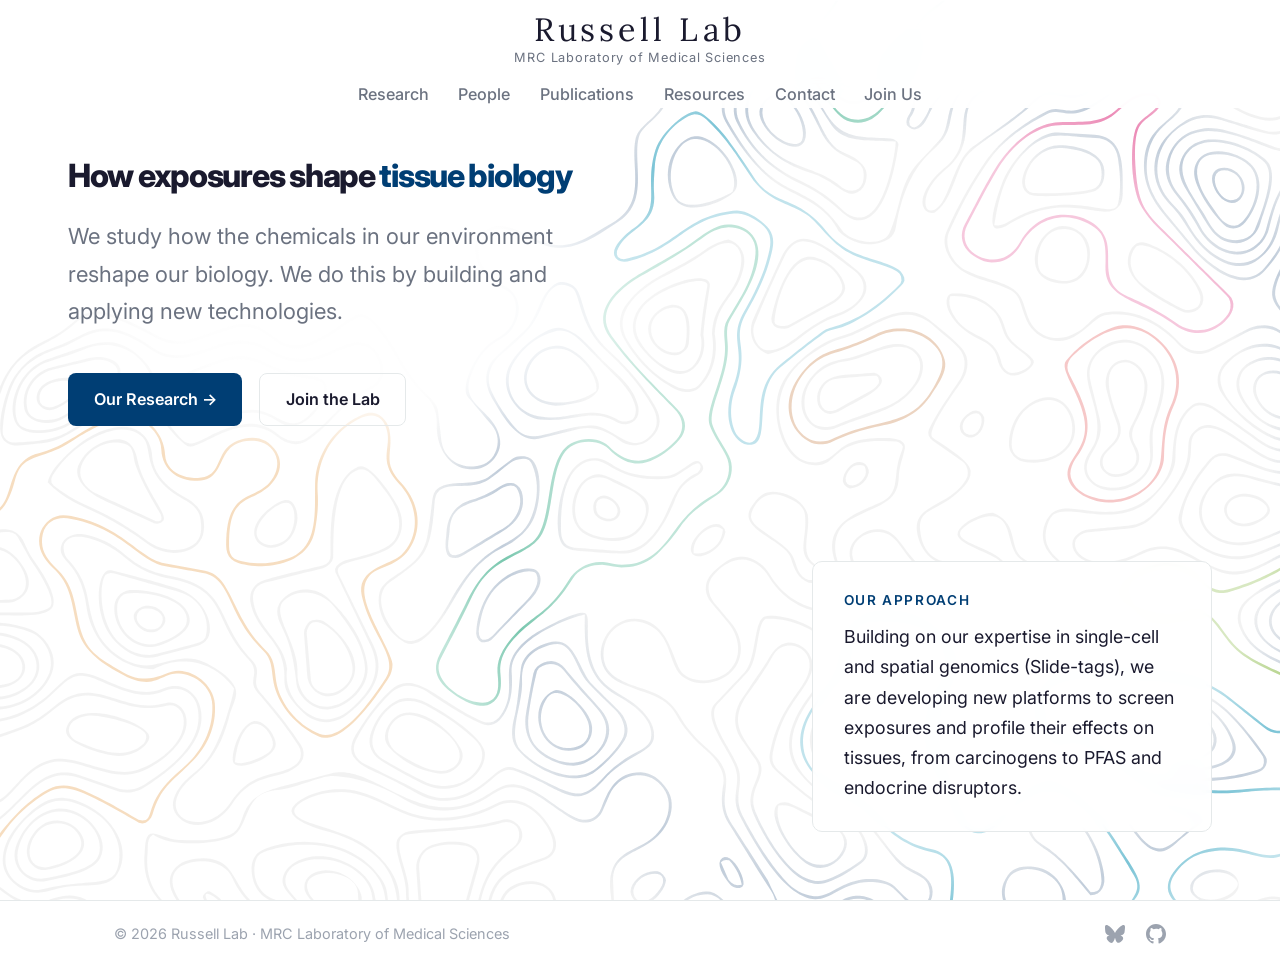
==== commit fa2f8b87: "Join: text beside photo in 'Where we work', tighter spacing Co-Authored-By: Claude Opus 5.5 <noreply" ====
--- a/index.html
+++ b/index.html
@@ -9,7 +9,7 @@
   <link rel="preconnect" href="https://fonts.gstatic.com" crossorigin>
   <link href="https://fonts.googleapis.com/css2?family=Lora:ital,wght@0,400;0,600;0,700;1,400;1,600&family=Inter:wght@400;500;600;700;800&display=swap" rel="stylesheet">
   <link rel="icon" type="image/svg+xml" href="assets/images/favicon.svg">
-  <link rel="stylesheet" href="css/style.css?v=10">
+  <link rel="stylesheet" href="css/style.css?v=11">
   <style>
     /* Home-specific extras */
     .pub-year { font-size: 0.85rem; font-weight: 700; color: var(--text-light); letter-spacing: 0.05em; margin: 1.5rem 0 0.25rem; }
@@ -85,8 +85,8 @@
     </div>
   </footer>
 
-  <script src="js/main.js?v=10"></script>
-  <script src="js/contours.js?v=10"></script>
+  <script src="js/main.js?v=11"></script>
+  <script src="js/contours.js?v=11"></script>
   <script>document.getElementById('year').textContent = new Date().getFullYear();</script>
 </body>
 </html>
--- a/css/style.css
+++ b/css/style.css
@@ -726,6 +726,16 @@
 .resource-list__desc { font-size: 0.83rem; color: var(--text-muted); }
 
 /* --- Join / Positions --- */
+.page-join .section { padding: 3.5rem 0; }
+.split {
+  display: grid;
+  grid-template-columns: 1fr 1.25fr;
+  gap: 3rem;
+  align-items: center;
+}
+@media (max-width: 768px) {
+  .split { grid-template-columns: 1fr; gap: 1.5rem; }
+}
 .position-card {
   padding: 1.75rem;
   border: 1px solid var(--border);
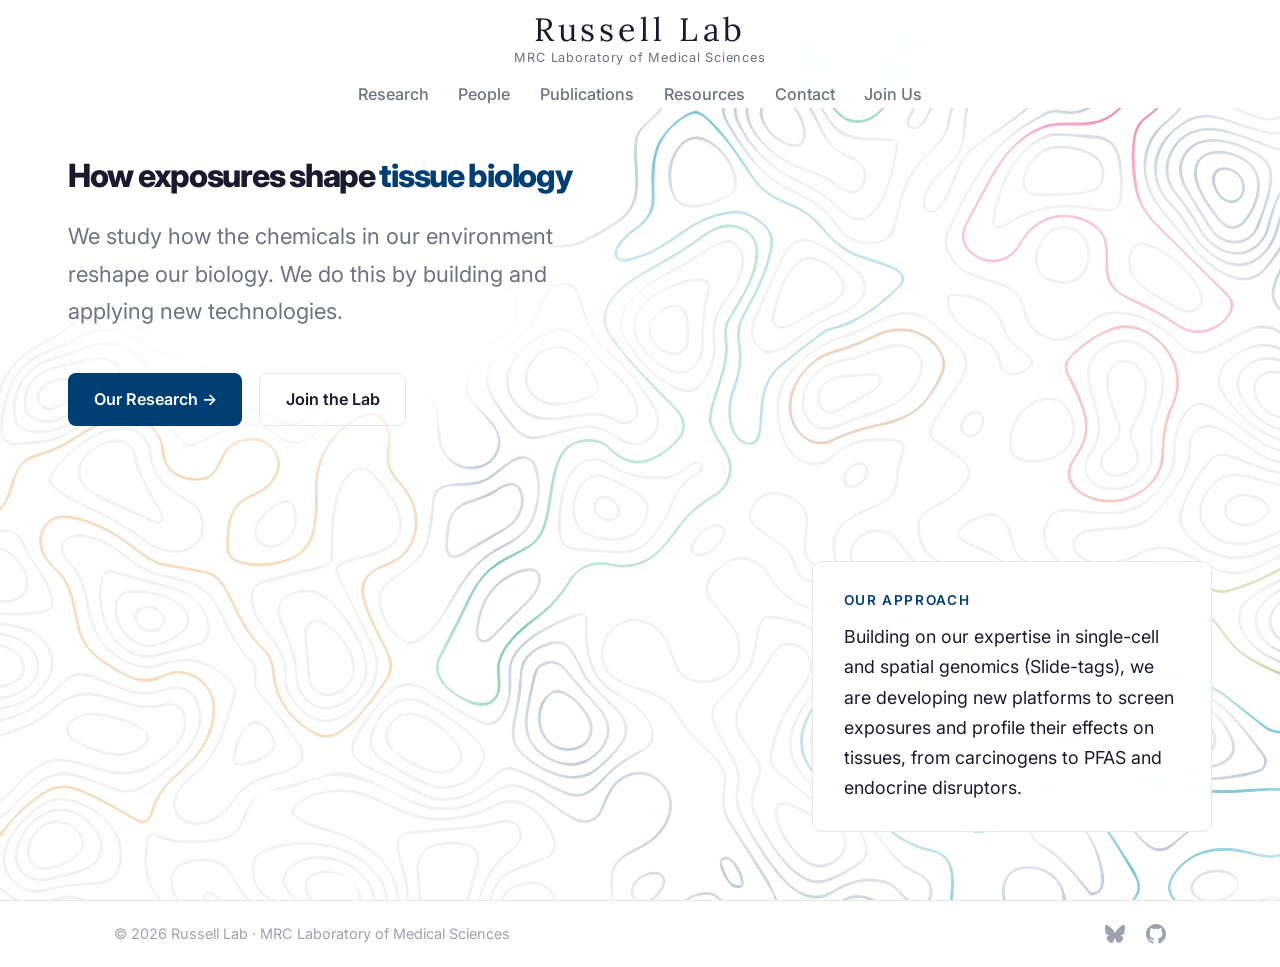
==== commit ece7ecda: "Add GoatCounter analytics (cookieless) with click events Page views on every page, plus events for P" ====
--- a/index.html
+++ b/index.html
@@ -9,7 +9,7 @@
   <link rel="preconnect" href="https://fonts.gstatic.com" crossorigin>
   <link href="https://fonts.googleapis.com/css2?family=Lora:ital,wght@0,400;0,600;0,700;1,400;1,600&family=Inter:wght@400;500;600;700;800&display=swap" rel="stylesheet">
   <link rel="icon" type="image/svg+xml" href="assets/images/favicon.svg">
-  <link rel="stylesheet" href="css/style.css?v=11">
+  <link rel="stylesheet" href="css/style.css?v=12">
   <style>
     /* Home-specific extras */
     .pub-year { font-size: 0.85rem; font-weight: 700; color: var(--text-light); letter-spacing: 0.05em; margin: 1.5rem 0 0.25rem; }
@@ -85,8 +85,9 @@
     </div>
   </footer>
 
-  <script src="js/main.js?v=11"></script>
-  <script src="js/contours.js?v=11"></script>
+  <script src="js/main.js?v=12"></script>
+  <script data-goatcounter="https://russell-lab.goatcounter.com/count" async src="//gc.zgo.at/count.js"></script>
+  <script src="js/contours.js?v=12"></script>
   <script>document.getElementById('year').textContent = new Date().getFullYear();</script>
 </body>
 </html>
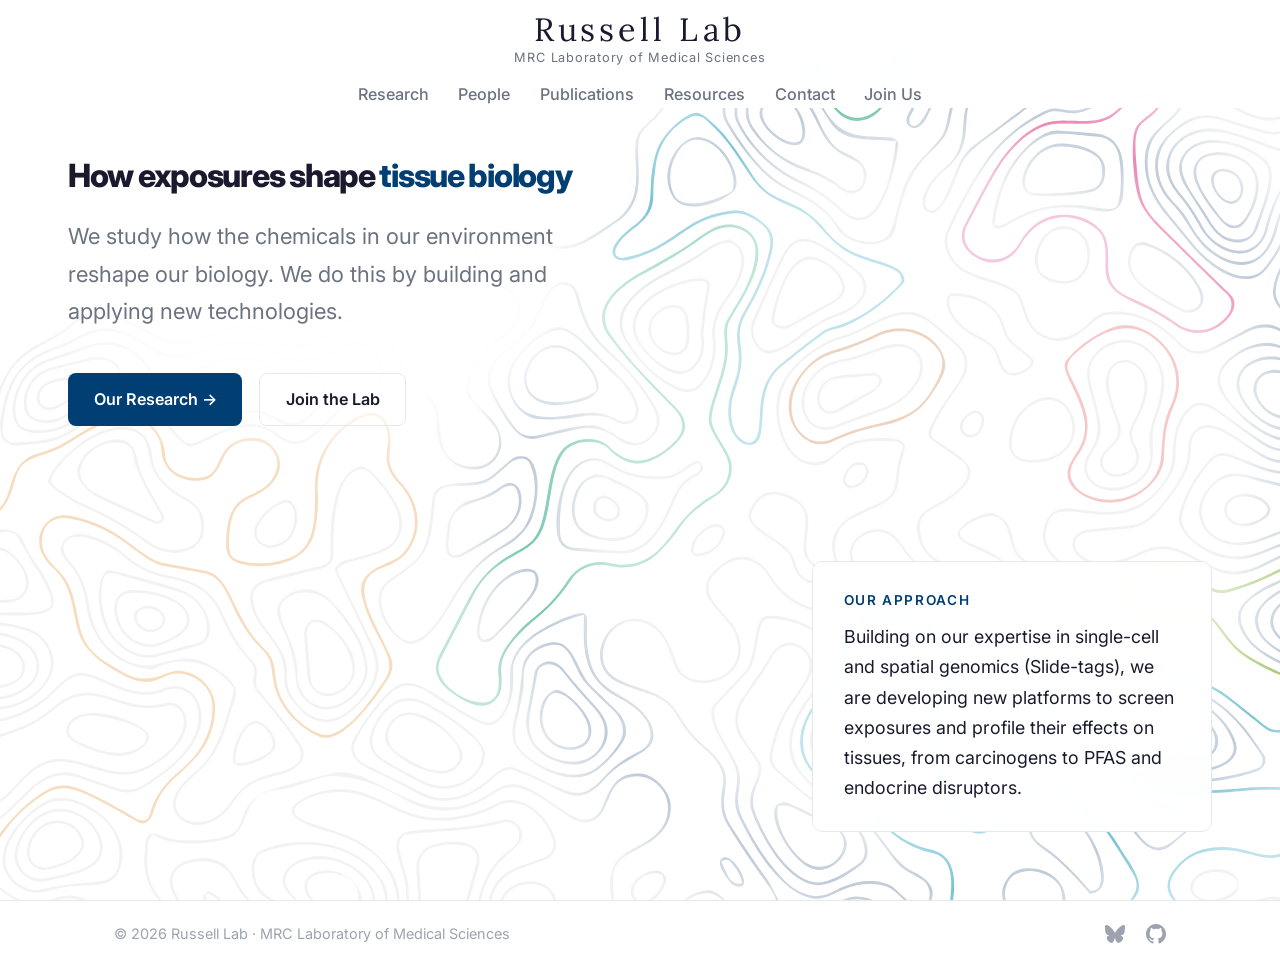
==== commit 82ee6000: "Join: list postdoc, PhD and Masters opportunities; homepage hiring link Listings hide automatically " ====
--- a/index.html
+++ b/index.html
@@ -9,7 +9,7 @@
   <link rel="preconnect" href="https://fonts.gstatic.com" crossorigin>
   <link href="https://fonts.googleapis.com/css2?family=Lora:ital,wght@0,400;0,600;0,700;1,400;1,600&family=Inter:wght@400;500;600;700;800&display=swap" rel="stylesheet">
   <link rel="icon" type="image/svg+xml" href="assets/images/favicon.svg">
-  <link rel="stylesheet" href="css/style.css?v=12">
+  <link rel="stylesheet" href="css/style.css?v=13">
   <style>
     /* Home-specific extras */
     .pub-year { font-size: 0.85rem; font-weight: 700; color: var(--text-light); letter-spacing: 0.05em; margin: 1.5rem 0 0.25rem; }
@@ -53,6 +53,7 @@
           <a href="research.html" class="btn btn--primary">Our Research →</a>
           <a href="join.html" class="btn btn--outline">Join the Lab</a>
         </div>
+        <a href="join.html" class="hero__hiring" data-closes="2026-11-18T09:00:00Z">We're hiring: see open positions →</a>
       </div>
       <aside class="hero__panel">
         <span class="hero__panel-label">Our approach</span>
@@ -85,9 +86,9 @@
     </div>
   </footer>
 
-  <script src="js/main.js?v=12"></script>
+  <script src="js/main.js?v=13"></script>
   <script data-goatcounter="https://russell-lab.goatcounter.com/count" async src="//gc.zgo.at/count.js"></script>
-  <script src="js/contours.js?v=12"></script>
+  <script src="js/contours.js?v=13"></script>
   <script>document.getElementById('year').textContent = new Date().getFullYear();</script>
 </body>
 </html>
--- a/css/style.css
+++ b/css/style.css
@@ -358,6 +358,17 @@
   animation: fadeUp 0.7s ease 0.2s forwards;
 }
 
+.hero__hiring {
+  display: inline-block;
+  margin-top: 1.25rem;
+  font-size: 0.95rem;
+  font-weight: 600;
+  color: var(--accent);
+  opacity: 0;
+  animation: fadeUp 0.7s ease 0.6s forwards;
+}
+.hero__hiring:hover { text-decoration: underline; }
+
 .hero__title em {
   font-style: normal;
   color: var(--accent);
@@ -742,10 +753,6 @@
   border-radius: calc(var(--radius) * 1.5);
   transition: all var(--transition);
 }
-.position-card:hover {
-  border-color: var(--accent);
-  box-shadow: var(--shadow-md);
-}
 .position-card__type {
   font-size: 0.7rem;
   font-weight: 700;
@@ -758,8 +765,22 @@
   display: inline-block;
   margin-bottom: 0.75rem;
 }
-.position-card__title { font-size: 1.05rem; margin-bottom: 0.5rem; }
-.position-card__body { font-size: 0.875rem; color: var(--text-muted); margin-bottom: 1rem; }
+.position-card__title { font-size: 1.2rem; line-height: 1.3; margin-bottom: 0.6rem; }
+.position-card__body { font-size: 1rem; color: var(--text-muted); margin-bottom: 0.9rem; }
+.position-card { display: flex; flex-direction: column; align-items: flex-start; }
+.position-card__meta { font-size: 0.92rem; color: var(--text-muted); margin-top: auto; margin-bottom: 1.1rem; }
+.position-card__meta strong { color: var(--text); font-weight: 600; }
+.position-card__actions { display: flex; flex-wrap: wrap; align-items: center; gap: 0.6rem 1.2rem; }
+.position-card__link { font-size: 0.9rem; font-weight: 600; }
+.positions__group {
+  font-size: 0.95rem;
+  font-weight: 700;
+  letter-spacing: 0.08em;
+  text-transform: uppercase;
+  color: var(--accent);
+  margin: 2.25rem 0 1rem;
+}
+.positions__note { color: var(--text-muted); font-size: 1.05rem; max-width: 760px; }
 
 /* --- Photos (LMS images) --- */
 .photo { margin: 0; }
